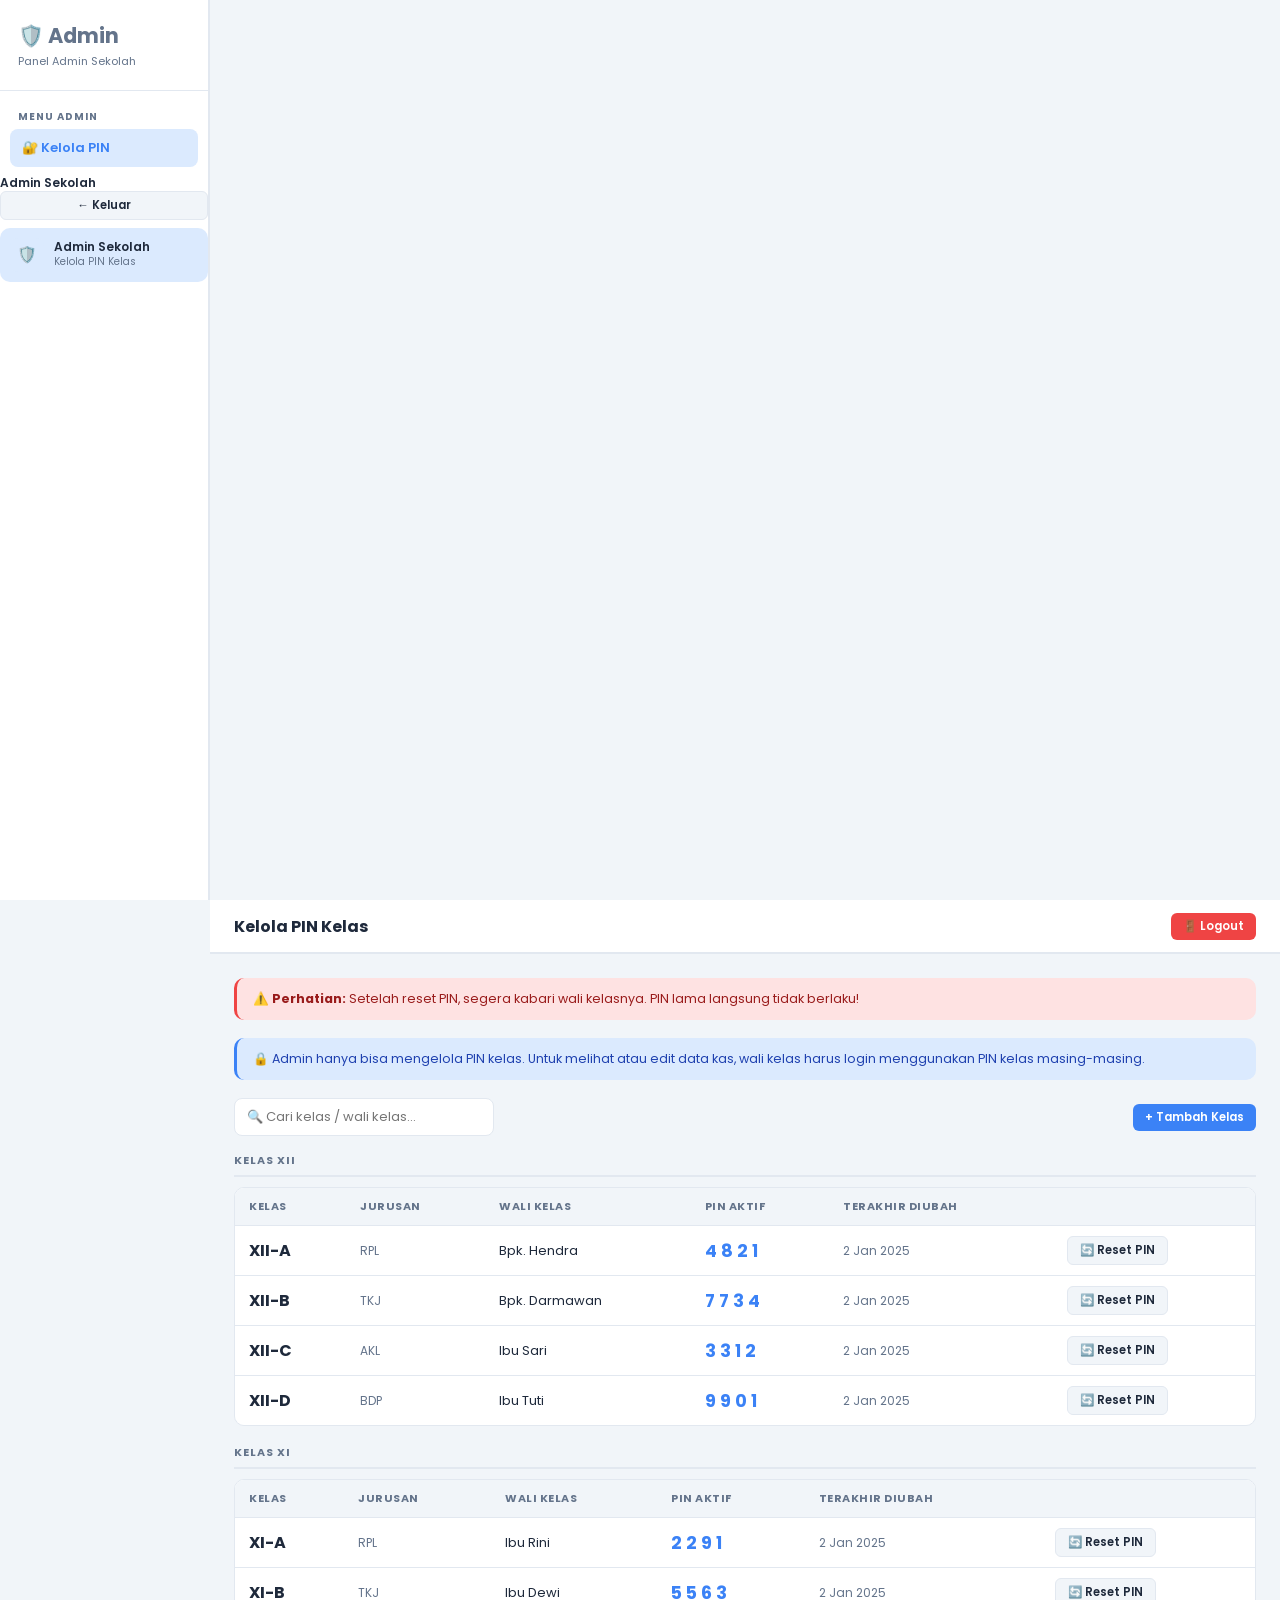
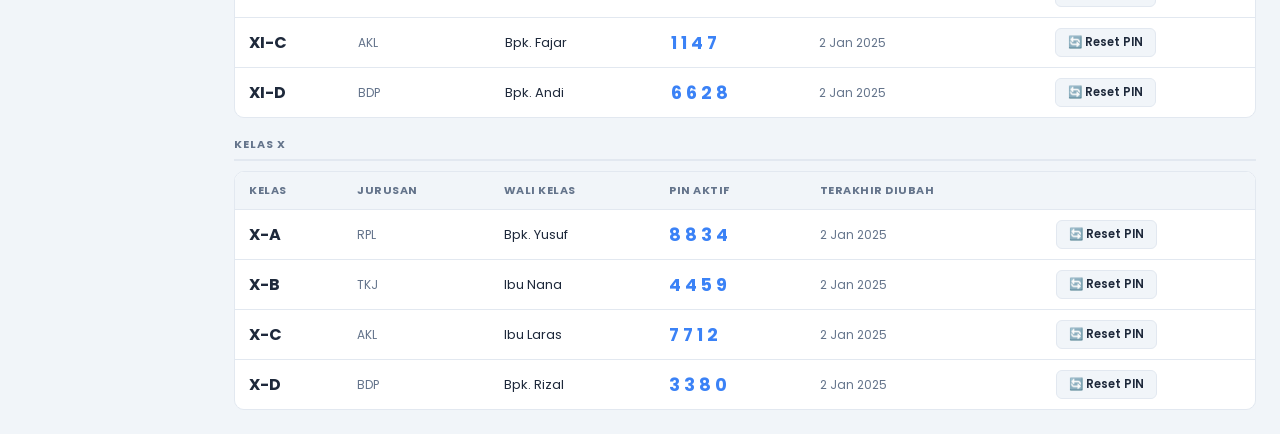
==== admin.html @ 9b27d618 "Restrukturisasi folder dan update fitur KasKu" ====
<!DOCTYPE html>
<html lang="id">
<head>
  <meta charset="UTF-8">
  <meta name="viewport" content="width=device-width, initial-scale=1.0">
  <title>KasKu - Dashboard Admin</title>
  <link href="https://fonts.googleapis.com/css2?family=Poppins:wght@400;500;600;700&display=swap" rel="stylesheet">
  <link rel="stylesheet" href="css/style.css">
</head>
<body>
  <div class="layout">
    <nav class="sidebar">
      <div class="logo-sidebar">
        <h2 style="color:var(--abu-tua)">🛡️ Admin</h2>
        <p>Panel Admin Sekolah</p>
      </div>
      <div class="nav-group">
        <div class="nav-label">Menu Admin</div>
        <button class="nav-btn aktif" onclick="tampilAdmin('adm-pin', this)">🔐 Kelola PIN</button>
      </div>
      <div class="user-nama" id="nama-user-sidebar">Admin Sekolah</div>
        <div style="margin-bottom:8px">
          <button class="btn btn-abu btn-sm" style="width:100%" onclick="window.location.href='index.html'">← Keluar</button>
        </div>
        <div class="user-info" style="background:var(--biru-muda)">
          <div class="user-avatar" style="background:var(--biru-muda)">🛡️</div>
          <div>
            <div class="user-nama">Admin Sekolah</div>
            <div class="user-role">Kelola PIN Kelas</div>
          </div>
        </div>
      </div>
    </nav>

    <div class="konten-utama">
      <div class="topbar">
        <h3 id="judul-admin">Kelola PIN Kelas</h3>
        <div class="topbar-kanan">
          <button class="btn btn-merah btn-sm" onclick="window.location.href='index.html'">🚪 Logout</button>
        </div>
      </div>

      <div id="adm-pin" class="isi">
        <div class="info-box info-merah" style="margin-bottom:18px">
          ⚠️ <strong>Perhatian:</strong> Setelah reset PIN, segera kabari wali kelasnya. PIN lama langsung tidak berlaku!
        </div>
        <div class="info-box info-biru" style="margin-bottom:18px">
          🔒 Admin hanya bisa mengelola PIN kelas. Untuk melihat atau edit data kas, wali kelas harus login menggunakan PIN kelas masing-masing.
        </div>

        <div style="display:flex;gap:8px;margin-bottom:16px;align-items:center">
          <input type="text" placeholder="🔍 Cari kelas / wali kelas..." style="padding:8px 12px;border:1px solid var(--border);border-radius:8px;font-family:'Poppins',sans-serif;font-size:13px;outline:none;width:260px">
          <div style="margin-left:auto">
            <button class="btn btn-biru btn-sm">+ Tambah Kelas</button>
          </div>
        </div>

        <p style="font-size:11px;font-weight:700;text-transform:uppercase;letter-spacing:1px;color:var(--abu-tua);margin-bottom:10px;padding-bottom:6px;border-bottom:2px solid var(--border)">Kelas XII</p>
        <div class="tabel-wrap" style="margin-bottom:18px">
          <table>
            <thead><tr><th>Kelas</th><th>Jurusan</th><th>Wali Kelas</th><th>PIN Aktif</th><th>Terakhir Diubah</th><th></th></tr></thead>
            <tbody>
              <tr>
                <td style="font-weight:700;font-size:1rem">XII-A</td>
                <td style="color:var(--abu-tua);font-size:12px">RPL</td>
                <td>Bpk. Hendra</td>
                <td><span style="font-size:1.1rem;font-weight:700;color:var(--biru);letter-spacing:4px">4821</span></td>
                <td style="color:var(--abu-tua);font-size:12px">2 Jan 2025</td>
                <td><button class="btn btn-abu btn-sm" onclick="resetPin(this)">🔄 Reset PIN</button></td>
              </tr>
              <tr>
                <td style="font-weight:700;font-size:1rem">XII-B</td>
                <td style="color:var(--abu-tua);font-size:12px">TKJ</td>
                <td>Bpk. Darmawan</td>
                <td><span style="font-size:1.1rem;font-weight:700;color:var(--biru);letter-spacing:4px">7734</span></td>
                <td style="color:var(--abu-tua);font-size:12px">2 Jan 2025</td>
                <td><button class="btn btn-abu btn-sm" onclick="resetPin(this)">🔄 Reset PIN</button></td>
              </tr>
              <tr>
                <td style="font-weight:700;font-size:1rem">XII-C</td>
                <td style="color:var(--abu-tua);font-size:12px">AKL</td>
                <td>Ibu Sari</td>
                <td><span style="font-size:1.1rem;font-weight:700;color:var(--biru);letter-spacing:4px">3312</span></td>
                <td style="color:var(--abu-tua);font-size:12px">2 Jan 2025</td>
                <td><button class="btn btn-abu btn-sm" onclick="resetPin(this)">🔄 Reset PIN</button></td>
              </tr>
              <tr>
                <td style="font-weight:700;font-size:1rem">XII-D</td>
                <td style="color:var(--abu-tua);font-size:12px">BDP</td>
                <td>Ibu Tuti</td>
                <td><span style="font-size:1.1rem;font-weight:700;color:var(--biru);letter-spacing:4px">9901</span></td>
                <td style="color:var(--abu-tua);font-size:12px">2 Jan 2025</td>
                <td><button class="btn btn-abu btn-sm" onclick="resetPin(this)">🔄 Reset PIN</button></td>
              </tr>
            </tbody>
          </table>
        </div>

        <p style="font-size:11px;font-weight:700;text-transform:uppercase;letter-spacing:1px;color:var(--abu-tua);margin-bottom:10px;padding-bottom:6px;border-bottom:2px solid var(--border)">Kelas XI</p>
        <div class="tabel-wrap" style="margin-bottom:18px">
          <table>
            <thead><tr><th>Kelas</th><th>Jurusan</th><th>Wali Kelas</th><th>PIN Aktif</th><th>Terakhir Diubah</th><th></th></tr></thead>
            <tbody>
              <tr>
                <td style="font-weight:700;font-size:1rem">XI-A</td>
                <td style="color:var(--abu-tua);font-size:12px">RPL</td>
                <td>Ibu Rini</td>
                <td><span style="font-size:1.1rem;font-weight:700;color:var(--biru);letter-spacing:4px">2291</span></td>
                <td style="color:var(--abu-tua);font-size:12px">2 Jan 2025</td>
                <td><button class="btn btn-abu btn-sm" onclick="resetPin(this)">🔄 Reset PIN</button></td>
              </tr>
              <tr>
                <td style="font-weight:700;font-size:1rem">XI-B</td>
                <td style="color:var(--abu-tua);font-size:12px">TKJ</td>
                <td>Ibu Dewi</td>
                <td><span style="font-size:1.1rem;font-weight:700;color:var(--biru);letter-spacing:4px">5563</span></td>
                <td style="color:var(--abu-tua);font-size:12px">2 Jan 2025</td>
                <td><button class="btn btn-abu btn-sm" onclick="resetPin(this)">🔄 Reset PIN</button></td>
              </tr>
              <tr>
                <td style="font-weight:700;font-size:1rem">XI-C</td>
                <td style="color:var(--abu-tua);font-size:12px">AKL</td>
                <td>Bpk. Fajar</td>
                <td><span style="font-size:1.1rem;font-weight:700;color:var(--biru);letter-spacing:4px">1147</span></td>
                <td style="color:var(--abu-tua);font-size:12px">2 Jan 2025</td>
                <td><button class="btn btn-abu btn-sm" onclick="resetPin(this)">🔄 Reset PIN</button></td>
              </tr>
              <tr>
                <td style="font-weight:700;font-size:1rem">XI-D</td>
                <td style="color:var(--abu-tua);font-size:12px">BDP</td>
                <td>Bpk. Andi</td>
                <td><span style="font-size:1.1rem;font-weight:700;color:var(--biru);letter-spacing:4px">6628</span></td>
                <td style="color:var(--abu-tua);font-size:12px">2 Jan 2025</td>
                <td><button class="btn btn-abu btn-sm" onclick="resetPin(this)">🔄 Reset PIN</button></td>
              </tr>
            </tbody>
          </table>
        </div>

        <p style="font-size:11px;font-weight:700;text-transform:uppercase;letter-spacing:1px;color:var(--abu-tua);margin-bottom:10px;padding-bottom:6px;border-bottom:2px solid var(--border)">Kelas X</p>
        <div class="tabel-wrap">
          <table>
            <thead><tr><th>Kelas</th><th>Jurusan</th><th>Wali Kelas</th><th>PIN Aktif</th><th>Terakhir Diubah</th><th></th></tr></thead>
            <tbody>
              <tr>
                <td style="font-weight:700;font-size:1rem">X-A</td>
                <td style="color:var(--abu-tua);font-size:12px">RPL</td>
                <td>Bpk. Yusuf</td>
                <td><span style="font-size:1.1rem;font-weight:700;color:var(--biru);letter-spacing:4px">8834</span></td>
                <td style="color:var(--abu-tua);font-size:12px">2 Jan 2025</td>
                <td><button class="btn btn-abu btn-sm" onclick="resetPin(this)">🔄 Reset PIN</button></td>
              </tr>
              <tr>
                <td style="font-weight:700;font-size:1rem">X-B</td>
                <td style="color:var(--abu-tua);font-size:12px">TKJ</td>
                <td>Ibu Nana</td>
                <td><span style="font-size:1.1rem;font-weight:700;color:var(--biru);letter-spacing:4px">4459</span></td>
                <td style="color:var(--abu-tua);font-size:12px">2 Jan 2025</td>
                <td><button class="btn btn-abu btn-sm" onclick="resetPin(this)">🔄 Reset PIN</button></td>
              </tr>
              <tr>
                <td style="font-weight:700;font-size:1rem">X-C</td>
                <td style="color:var(--abu-tua);font-size:12px">AKL</td>
                <td>Ibu Laras</td>
                <td><span style="font-size:1.1rem;font-weight:700;color:var(--biru);letter-spacing:4px">7712</span></td>
                <td style="color:var(--abu-tua);font-size:12px">2 Jan 2025</td>
                <td><button class="btn btn-abu btn-sm" onclick="resetPin(this)">🔄 Reset PIN</button></td>
              </tr>
              <tr>
                <td style="font-weight:700;font-size:1rem">X-D</td>
                <td style="color:var(--abu-tua);font-size:12px">BDP</td>
                <td>Bpk. Rizal</td>
                <td><span style="font-size:1.1rem;font-weight:700;color:var(--biru);letter-spacing:4px">3380</span></td>
                <td style="color:var(--abu-tua);font-size:12px">2 Jan 2025</td>
                <td><button class="btn btn-abu btn-sm" onclick="resetPin(this)">🔄 Reset PIN</button></td>
              </tr>
            </tbody>
          </table>
        </div>
      </div>
    </div>
  </div>

  <script src="js/admin.js"></script>
</body>
</html>
---- css/style.css ----
* { box-sizing: border-box; margin: 0; padding: 0; }

  :root {
    --biru: #3b82f6;
    --biru-muda: #dbeafe;
    --hijau: #22c55e;
    --hijau-muda: #dcfce7;
    --merah: #ef4444;
    --merah-muda: #fee2e2;
    --kuning: #f59e0b;
    --kuning-muda: #fef3c7;
    --abu: #f1f5f9;
    --abu-tua: #64748b;
    --teks: #1e293b;
    --putih: #ffffff;
    --border: #e2e8f0;
  }

  body {
    font-family: 'Poppins', sans-serif;
    background: var(--abu);
    color: var(--teks);
    font-size: 14px;
    min-height: 100vh;
  }

  .halaman { display: none; min-height: 100vh; }
  .halaman.aktif { display: block; }
  .layout { display: flex; min-height: 100vh; }

  /* SIDEBAR */
  .sidebar {
    width: 210px;
    background: var(--putih);
    border-right: 2px solid var(--border);
    padding: 20px 0;
    position: fixed;
    top: 0; left: 0; bottom: 0;
    z-index: 50;
  }
  .logo-sidebar { padding: 0 18px 20px; border-bottom: 1px solid var(--border); margin-bottom: 10px; }
  .logo-sidebar h2 { font-size: 1.3rem; font-weight: 700; color: var(--biru); }
  .logo-sidebar p { font-size: 11px; color: var(--abu-tua); margin-top: 2px; }
  .nav-group { padding: 0 10px; margin-bottom: 8px; }
  .nav-label { font-size: 10px; font-weight: 700; text-transform: uppercase; letter-spacing: 1px; color: var(--abu-tua); padding: 8px 8px 4px; }
  .nav-btn {
    display: flex; align-items: center; gap: 8px; width: 100%;
    padding: 9px 12px; border: none; background: none; border-radius: 8px;
    font-family: 'Poppins', sans-serif; font-size: 13px; font-weight: 500;
    color: var(--abu-tua); cursor: pointer; text-align: left; transition: all 0.15s;
  }
  .nav-btn:hover { background: var(--abu); color: var(--teks); }
  .nav-btn.aktif { background: var(--biru-muda); color: var(--biru); font-weight: 600; }
  .sidebar-bawah { position: absolute; bottom: 0; left: 0; right: 0; padding: 14px; border-top: 1px solid var(--border); }
  .user-info { display: flex; align-items: center; gap: 10px; padding: 10px; background: var(--abu); border-radius: 10px; }
  .user-avatar { width: 34px; height: 34px; border-radius: 8px; background: var(--biru-muda); display: flex; align-items: center; justify-content: center; font-size: 16px; flex-shrink: 0; }
  .user-nama { font-size: 12px; font-weight: 600; line-height: 1.3; }
  .user-role { font-size: 10px; color: var(--abu-tua); }

  .konten-utama { margin-left: 210px; flex: 1; }
  .topbar {
    background: var(--putih); border-bottom: 2px solid var(--border);
    padding: 0 24px; height: 54px; display: flex; align-items: center;
    justify-content: space-between; position: sticky; top: 0; z-index: 40;
  }
  .topbar h3 { font-size: 1rem; font-weight: 700; }
  .topbar-kanan { display: flex; gap: 8px; }
  .isi { padding: 24px; }

  /* TOMBOL */
  .btn { font-family: 'Poppins', sans-serif; font-size: 13px; font-weight: 600; padding: 8px 16px; border-radius: 8px; cursor: pointer; border: none; transition: all 0.15s; }
  .btn:hover { opacity: 0.88; transform: translateY(-1px); }
  .btn-biru { background: var(--biru); color: white; }
  .btn-hijau { background: var(--hijau); color: white; }
  .btn-merah { background: var(--merah); color: white; }
  .btn-abu { background: var(--abu); color: var(--teks); border: 1px solid var(--border); }
  .btn-sm { font-size: 11.5px; padding: 5px 12px; border-radius: 6px; }

  /* KARTU */
  .kartu { background: var(--putih); border: 1px solid var(--border); border-radius: 12px; padding: 20px; }
  .kartu h4 { font-size: 14px; font-weight: 700; margin-bottom: 14px; }

  /* STAT */
  .baris-stat { display: grid; grid-template-columns: repeat(3,1fr); gap: 12px; margin-bottom: 20px; }
  .stat-kartu { background: var(--putih); border: 1px solid var(--border); border-radius: 12px; padding: 16px; border-left: 4px solid transparent; }
  .stat-kartu.biru { border-left-color: var(--biru); }
  .stat-kartu.hijau { border-left-color: var(--hijau); }
  .stat-kartu.merah { border-left-color: var(--merah); }
  .stat-ikon { font-size: 1.4rem; margin-bottom: 8px; }
  .stat-label { font-size: 11px; font-weight: 600; color: var(--abu-tua); text-transform: uppercase; letter-spacing: 0.5px; }
  .stat-nilai { font-size: 1.4rem; font-weight: 700; margin: 4px 0; }
  .stat-catatan { font-size: 11px; font-weight: 600; }
  .naik { color: var(--hijau); }
  .turun { color: var(--merah); }

  /* TABEL */
  .tabel-wrap { border: 1px solid var(--border); border-radius: 10px; overflow: hidden; }
  table { width: 100%; border-collapse: collapse; background: var(--putih); }
  thead th { background: var(--abu); font-size: 11px; font-weight: 700; text-transform: uppercase; letter-spacing: 0.5px; color: var(--abu-tua); padding: 10px 14px; text-align: left; border-bottom: 1px solid var(--border); }
  tbody tr { border-bottom: 1px solid var(--border); transition: background 0.1s; }
  tbody tr:last-child { border-bottom: none; }
  tbody tr:hover { background: var(--abu); }
  tbody td { padding: 10px 14px; font-size: 13px; }

  /* BADGE */
  .badge { display: inline-block; font-size: 11px; font-weight: 600; padding: 3px 10px; border-radius: 20px; }
  .badge-hijau { background: var(--hijau-muda); color: #15803d; }
  .badge-merah { background: var(--merah-muda); color: #b91c1c; }
  .badge-kuning { background: var(--kuning-muda); color: #92400e; }
  .badge-biru { background: var(--biru-muda); color: #1d4ed8; }
  .badge-abu { background: var(--abu); color: var(--abu-tua); }

  /* FORM */
  .form-group { margin-bottom: 14px; }
  .form-group label { display: block; font-size: 12px; font-weight: 600; margin-bottom: 5px; color: var(--abu-tua); }
  .form-group input, .form-group select, .form-group textarea {
    width: 100%; padding: 9px 12px; border: 1px solid var(--border); border-radius: 8px;
    font-family: 'Poppins', sans-serif; font-size: 13px; color: var(--teks);
    outline: none; background: var(--putih); transition: border-color 0.15s;
  }
  .form-group input:focus, .form-group select:focus, .form-group textarea:focus { border-color: var(--biru); }
  .form-group textarea { resize: vertical; min-height: 70px; }
  .kolom-2 { display: grid; grid-template-columns: 1fr 1fr; gap: 12px; }
  .kolom-3 { display: grid; grid-template-columns: 1fr 1fr 1fr; gap: 12px; }
  .form-aksi { display: flex; gap: 8px; justify-content: flex-end; margin-top: 16px; padding-top: 14px; border-top: 1px solid var(--border); }

  /* PROGRESS */
  .progress-bar { background: var(--abu); border-radius: 100px; height: 8px; overflow: hidden; margin-top: 6px; }
  .progress-isi { height: 100%; background: var(--biru); border-radius: 100px; transition: width 0.3s; }

  /* CHECKLIST */
  .progress-minggu { background: var(--putih); border: 1px solid var(--border); border-radius: 10px; padding: 14px 16px; margin-bottom: 14px; display: flex; align-items: center; gap: 14px; }
  .progress-minggu .label { font-size: 12px; font-weight: 600; color: var(--abu-tua); white-space: nowrap; }
  .progress-minggu .angka { font-size: 13px; font-weight: 700; color: var(--hijau); white-space: nowrap; }
  .checklist-tabel thead th.hari { text-align: center; width: 72px; }
  .checklist-tabel tbody td.hari { text-align: center; padding: 8px 4px; }
  .cek-btn { width: 34px; height: 34px; border-radius: 8px; border: 2px solid var(--border); background: var(--abu); cursor: pointer; display: inline-flex; align-items: center; justify-content: center; font-size: 13px; font-weight: 700; transition: all 0.15s; }
  .cek-btn:hover { border-color: var(--biru); }
  .cek-btn.lunas { background: var(--hijau); border-color: var(--hijau); color: white; }
  .keterangan-cek { display: flex; gap: 14px; margin-bottom: 12px; font-size: 12px; flex-wrap: wrap; }
  .ket-item { display: flex; align-items: center; gap: 5px; color: var(--abu-tua); }
  .ket-kotak { width: 14px; height: 14px; border-radius: 4px; }
  .nama-siswa { font-weight: 600; }
  .no-absen { font-size: 11px; color: var(--abu-tua); font-weight: 600; }

  /* TRANSAKSI */
  .trx-item { display: flex; align-items: center; gap: 10px; padding: 10px 0; border-bottom: 1px solid var(--border); }
  .trx-item:last-child { border-bottom: none; }
  .trx-ikon { width: 32px; height: 32px; border-radius: 8px; display: flex; align-items: center; justify-content: center; font-size: 14px; flex-shrink: 0; }
  .trx-info { flex: 1; }
  .trx-nama { font-size: 13px; font-weight: 600; }
  .trx-tgl { font-size: 11px; color: var(--abu-tua); }
  .trx-nominal { font-size: 13px; font-weight: 700; }

  /* LAYOUT BARIS */
  .baris { display: flex; gap: 16px; margin-bottom: 16px; }
  .kol-6 { flex: 6; min-width: 0; }
  .kol-7 { flex: 7; min-width: 0; }
  .kol-5 { flex: 5; min-width: 0; }

  /* NAV MINGGU */
  .nav-minggu { display: flex; align-items: center; gap: 8px; margin-bottom: 14px; }
  .nav-minggu-btn { width: 30px; height: 30px; border-radius: 6px; border: 1px solid var(--border); background: var(--putih); cursor: pointer; font-size: 14px; display: flex; align-items: center; justify-content: center; transition: all 0.12s; }
  .nav-minggu-btn:hover { background: var(--biru-muda); border-color: var(--biru); }
  .nav-minggu span { font-size: 13px; font-weight: 600; }

  /* INFO BOX */
  .info-box { padding: 12px 16px; border-radius: 10px; font-size: 12.5px; margin-bottom: 14px; }
  .info-biru { background: var(--biru-muda); border-left: 3px solid var(--biru); color: #1e40af; }
  .info-kuning { background: var(--kuning-muda); border-left: 3px solid var(--kuning); color: #78350f; }
  .info-merah { background: var(--merah-muda); border-left: 3px solid var(--merah); color: #991b1b; }

  /* ADMIN */
  .grid-2 { display: grid; grid-template-columns: 1fr 1fr; gap: 12px; margin-bottom: 16px; }
  .kartu-kelas-admin { display: flex; align-items: center; gap: 12px; cursor: pointer; padding: 16px; border: 1px solid var(--border); border-radius: 12px; background: var(--putih); transition: all 0.15s; }
  .kartu-kelas-admin:hover { border-color: var(--biru); box-shadow: 0 2px 12px rgba(59,130,246,0.1); }
  .badge-kelas { width: 44px; height: 44px; border-radius: 10px; background: var(--biru-muda); display: flex; align-items: center; justify-content: center; font-size: 13px; font-weight: 700; color: var(--biru); flex-shrink: 0; }

  /* ============ HALAMAN LOGIN ============ */
  .login-wrap { min-height: 100vh; display: flex; align-items: center; justify-content: center; background: linear-gradient(135deg, #1e40af 0%, #3b82f6 50%, #06b6d4 100%); }
  .login-card { background: var(--putih); border-radius: 20px; padding: 40px 36px; width: 380px; box-shadow: 0 20px 60px rgba(0,0,0,0.2); }
  .login-logo { text-align: center; margin-bottom: 28px; }
  .login-logo h1 { font-size: 2rem; font-weight: 700; color: var(--biru); }
  .login-logo p { font-size: 12px; color: var(--abu-tua); margin-top: 4px; }
  .login-judul { font-size: 1.1rem; font-weight: 700; margin-bottom: 4px; }
  .login-sub { font-size: 12px; color: var(--abu-tua); margin-bottom: 22px; }
  .login-input-wrap { position: relative; }
  .login-input-wrap input, .login-input-wrap select { width: 100%; padding: 11px 14px; border: 1.5px solid var(--border); border-radius: 10px; font-family: 'Poppins', sans-serif; font-size: 14px; color: var(--teks); outline: none; transition: border-color 0.15s; }
  .login-input-wrap input:focus, .login-input-wrap select:focus { border-color: var(--biru); }
  .login-input-wrap select { appearance: none; background: var(--putih); }
  .login-icon { position: absolute; left: 12px; top: 50%; transform: translateY(-50%); font-size: 16px; }
  .login-input-wrap.icon input, .login-input-wrap.icon select { padding-left: 38px; }
  .login-error { font-size: 12px; color: var(--merah); font-weight: 600; min-height: 18px; margin-top: 6px; }
  .btn-login { width: 100%; padding: 12px; font-size: 14px; font-weight: 700; background: var(--biru); color: white; border: none; border-radius: 10px; font-family: 'Poppins', sans-serif; cursor: pointer; transition: all 0.15s; margin-top: 4px; }
  .btn-login:hover { background: #2563eb; transform: translateY(-1px); }
  .login-divider { text-align: center; margin: 24px 0 16px; font-size: 11px; color: var(--abu-tua); position: relative; font-weight: 600; text-transform: uppercase; letter-spacing: 1px; }
  .login-divider::before, .login-divider::after { content: ''; position: absolute; top: 50%; width: 25%; height: 1px; background: var(--border); }
  .login-divider::before { left: 0; }
  .login-divider::after { right: 0; }
  .link-btn { background: var(--abu); border: 1px solid var(--border); border-radius: 8px; color: var(--teks); font-family: 'Poppins', sans-serif; font-size: 12px; font-weight: 600; cursor: pointer; padding: 8px 12px; width: 100%; transition: all 0.15s; }
  .link-btn:hover { background: var(--biru-muda); border-color: var(--biru); color: var(--biru); }

  /* ============ MODAL PIN ============ */
  .modal-bg { position: fixed; inset: 0; background: rgba(0,0,0,0.5); z-index: 200; display: none; align-items: center; justify-content: center; }
  .modal-bg.tampil { display: flex; }
  .modal { background: var(--putih); border-radius: 16px; padding: 32px; width: 320px; box-shadow: 0 10px 40px rgba(0,0,0,0.15); text-align: center; }
  .modal-ikon { font-size: 2.5rem; margin-bottom: 10px; }
  .modal h3 { font-size: 1.1rem; font-weight: 700; margin-bottom: 4px; }
  .modal p { font-size: 12px; color: var(--abu-tua); margin-bottom: 20px; }
  .pin-dots { display: flex; justify-content: center; gap: 12px; margin-bottom: 16px; }
  .pin-dot { width: 14px; height: 14px; border-radius: 50%; border: 2px solid var(--border); background: transparent; transition: all 0.15s; }
  .pin-dot.isi { background: var(--biru); border-color: var(--biru); }
  .pin-dot.salah { background: var(--merah); border-color: var(--merah); }
  .numpad { display: grid; grid-template-columns: repeat(3,1fr); gap: 8px; margin: 8px 0; }
  .numpad-btn { font-family: 'Poppins', sans-serif; font-size: 1.2rem; font-weight: 700; padding: 12px; border-radius: 10px; border: 1px solid var(--border); background: var(--abu); cursor: pointer; transition: all 0.12s; }
  .numpad-btn:hover { background: var(--biru-muda); border-color: var(--biru); color: var(--biru); }
  .numpad-btn:active { transform: scale(0.94); }
  .numpad-btn.hapus { font-size: 0.85rem; color: var(--abu-tua); }
  .numpad-btn.nol { grid-column: 2; }
  .pin-error { font-size: 12px; color: var(--merah); font-weight: 600; min-height: 18px; margin-bottom: 8px; }

  /* ============ HALAMAN HOME ============ */
  .home-wrap { min-height: 100vh; display: flex; flex-direction: column; }
  .home-header { background: var(--biru); color: white; padding: 32px 24px; text-align: center; }
  .home-header h1 { font-size: 2rem; font-weight: 700; }
  .home-header p { font-size: 13px; margin-top: 6px; opacity: 0.85; }
  .home-body { max-width: 680px; margin: 0 auto; padding: 28px 20px 80px; width: 100%; }
  .angkatan-judul { font-size: 12px; font-weight: 700; text-transform: uppercase; letter-spacing: 1px; color: var(--abu-tua); margin: 22px 0 10px; padding-bottom: 6px; border-bottom: 2px solid var(--border); }
  .angkatan-judul:first-of-type { margin-top: 0; }
  .grid-kelas { display: grid; grid-template-columns: repeat(4,1fr); gap: 10px; margin-bottom: 6px; }
  .kartu-kelas { background: var(--putih); border: 2px solid var(--border); border-radius: 12px; padding: 16px 12px; text-align: center; cursor: pointer; transition: all 0.15s; }
  .kartu-kelas:hover { border-color: var(--biru); background: var(--biru-muda); transform: translateY(-2px); }
  .kartu-kelas .nama-kelas { font-size: 1.2rem; font-weight: 700; }
  .kartu-kelas .jurusan { font-size: 10px; color: var(--abu-tua); font-weight: 600; text-transform: uppercase; margin-top: 3px; }
  .kartu-kelas .kunci { font-size: 1rem; margin-bottom: 5px; }
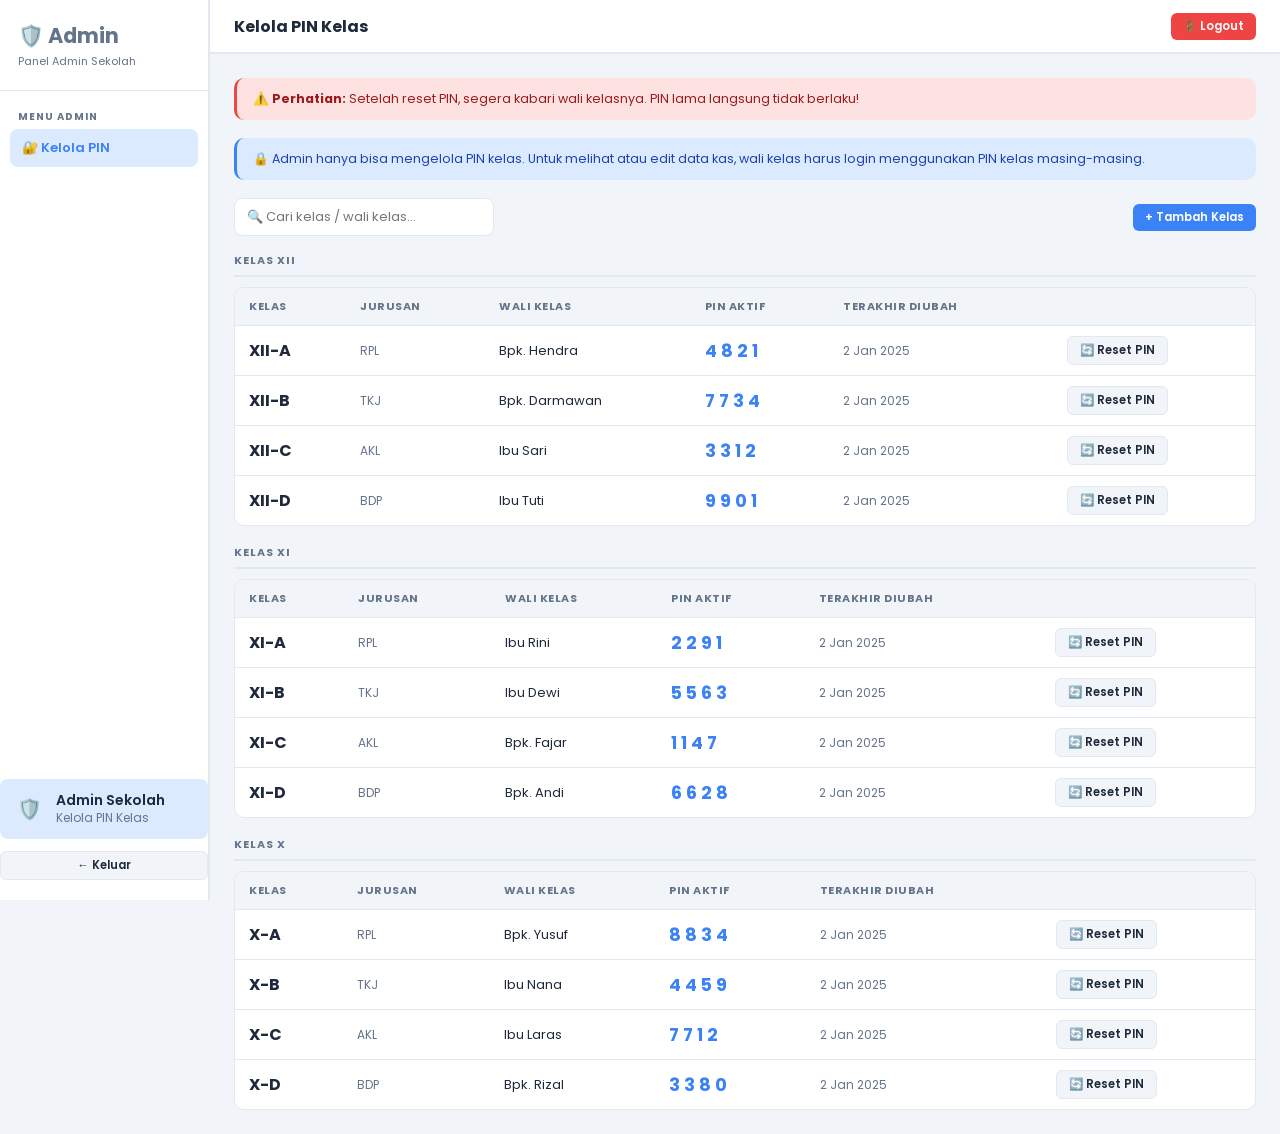
==== commit 2ed3d7ff: "fix admin layout" ====
--- a/admin.html
+++ b/admin.html
@@ -9,26 +9,29 @@
 </head>
 <body>
   <div class="layout">
-    <nav class="sidebar">
-      <div class="logo-sidebar">
-        <h2 style="color:var(--abu-tua)">🛡️ Admin</h2>
-        <p>Panel Admin Sekolah</p>
+    <nav class="sidebar" style="display: flex; flex-direction: column; justify-content: space-between;">
+      <div>
+        <div class="logo-sidebar">
+          <h2 style="color:var(--abu-tua)">🛡️ Admin</h2>
+          <p>Panel Admin Sekolah</p>
+        </div>
+        <div class="nav-group">
+          <div class="nav-label">Menu Admin</div>
+          <button class="nav-btn aktif" onclick="tampilAdmin('adm-pin', this)">🔐 Kelola PIN</button>
+        </div>
       </div>
-      <div class="nav-group">
-        <div class="nav-label">Menu Admin</div>
-        <button class="nav-btn aktif" onclick="tampilAdmin('adm-pin', this)">🔐 Kelola PIN</button>
-      </div>
-      <div class="user-nama" id="nama-user-sidebar">Admin Sekolah</div>
-        <div style="margin-bottom:8px">
-          <button class="btn btn-abu btn-sm" style="width:100%" onclick="window.location.href='index.html'">← Keluar</button>
-        </div>
-        <div class="user-info" style="background:var(--biru-muda)">
-          <div class="user-avatar" style="background:var(--biru-muda)">🛡️</div>
+
+      <div class="sidebar-footer" style="margin-top: auto;">
+        <div class="user-info" style="background:var(--biru-muda); margin-bottom: 12px; display: flex; align-items: center; gap: 10px; padding: 12px; border-radius: 8px;">
+          <div class="user-avatar" style="background:transparent; font-size: 20px;">🛡️</div>
           <div>
-            <div class="user-nama">Admin Sekolah</div>
-            <div class="user-role">Kelola PIN Kelas</div>
+            <div class="user-nama" style="font-weight: 600; font-size: 14px;">Admin Sekolah</div>
+            <div class="user-role" style="font-size: 12px; color: var(--abu-tua);">Kelola PIN Kelas</div>
           </div>
         </div>
+        <button class="btn btn-abu btn-sm" style="width:100%; text-align: center; font-weight: 600;" onclick="window.location.href='index.html'">
+          ← Keluar
+        </button>
       </div>
     </nav>
 
